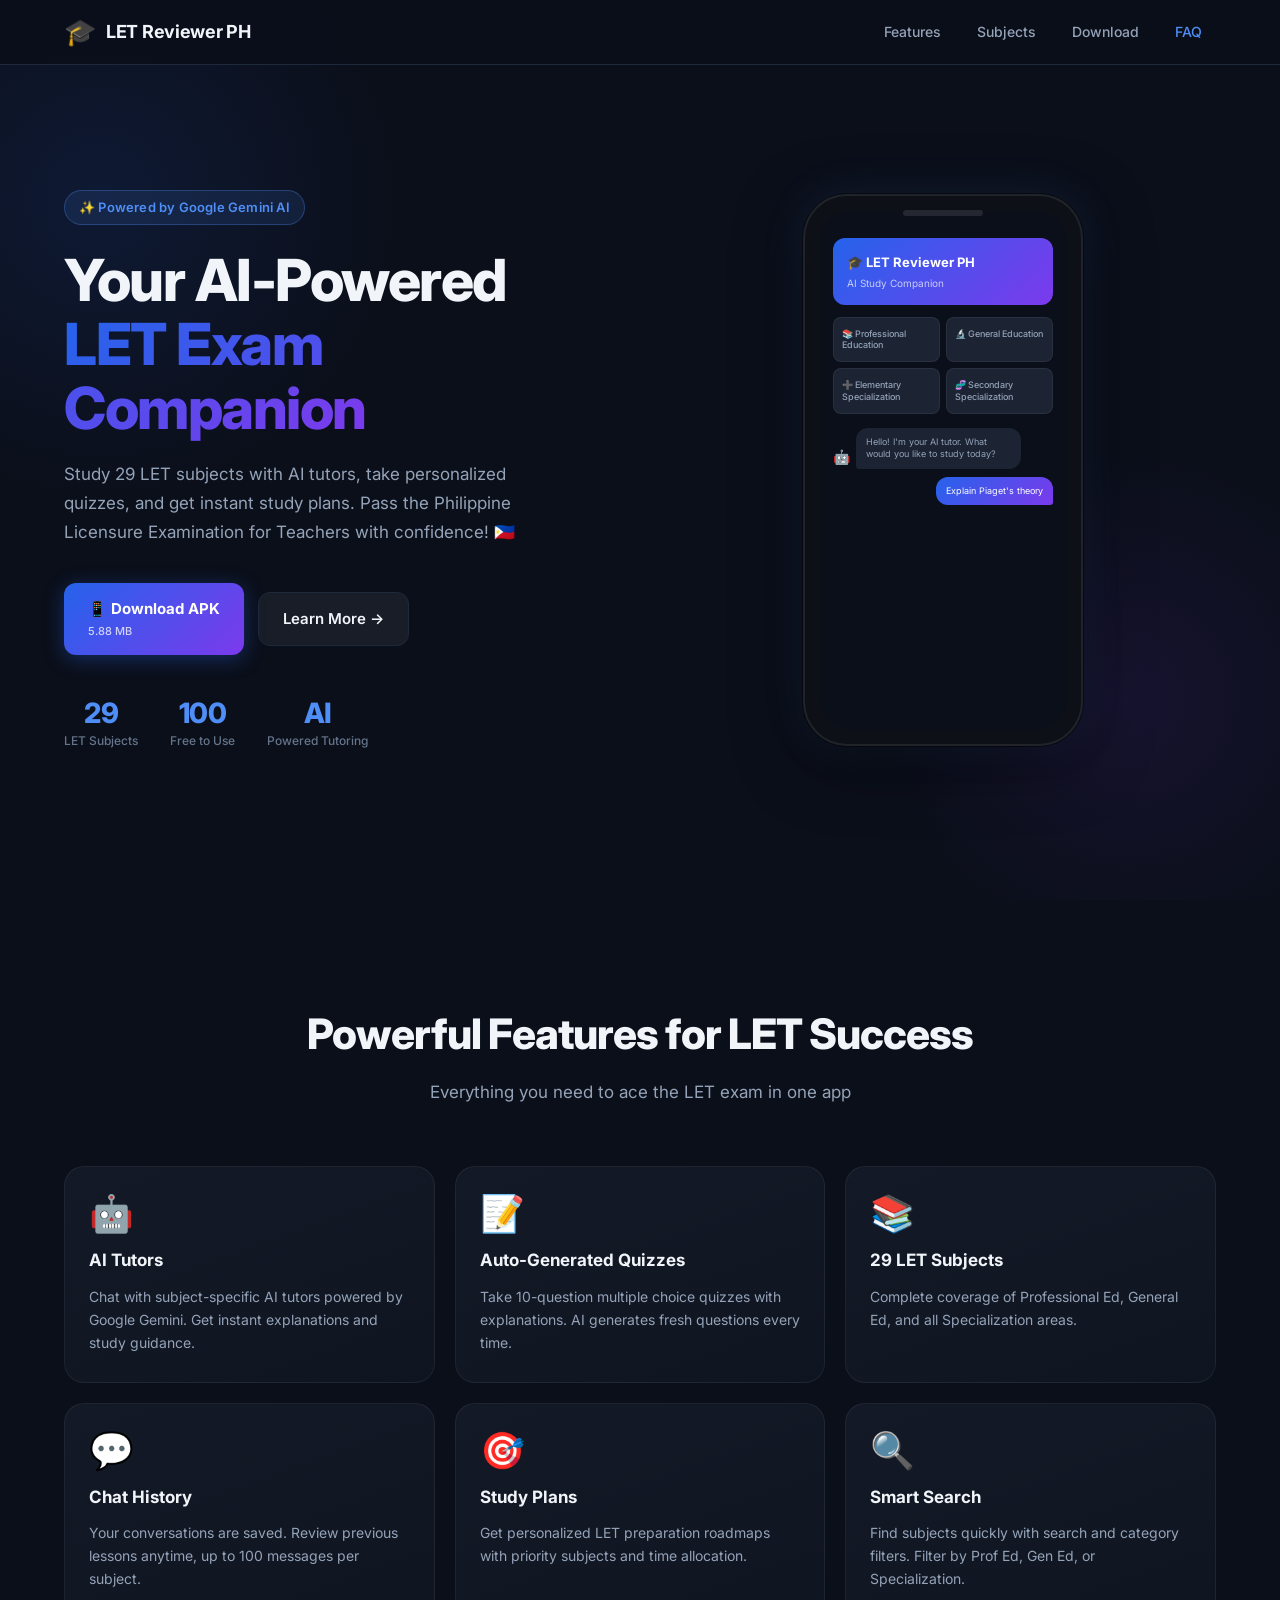
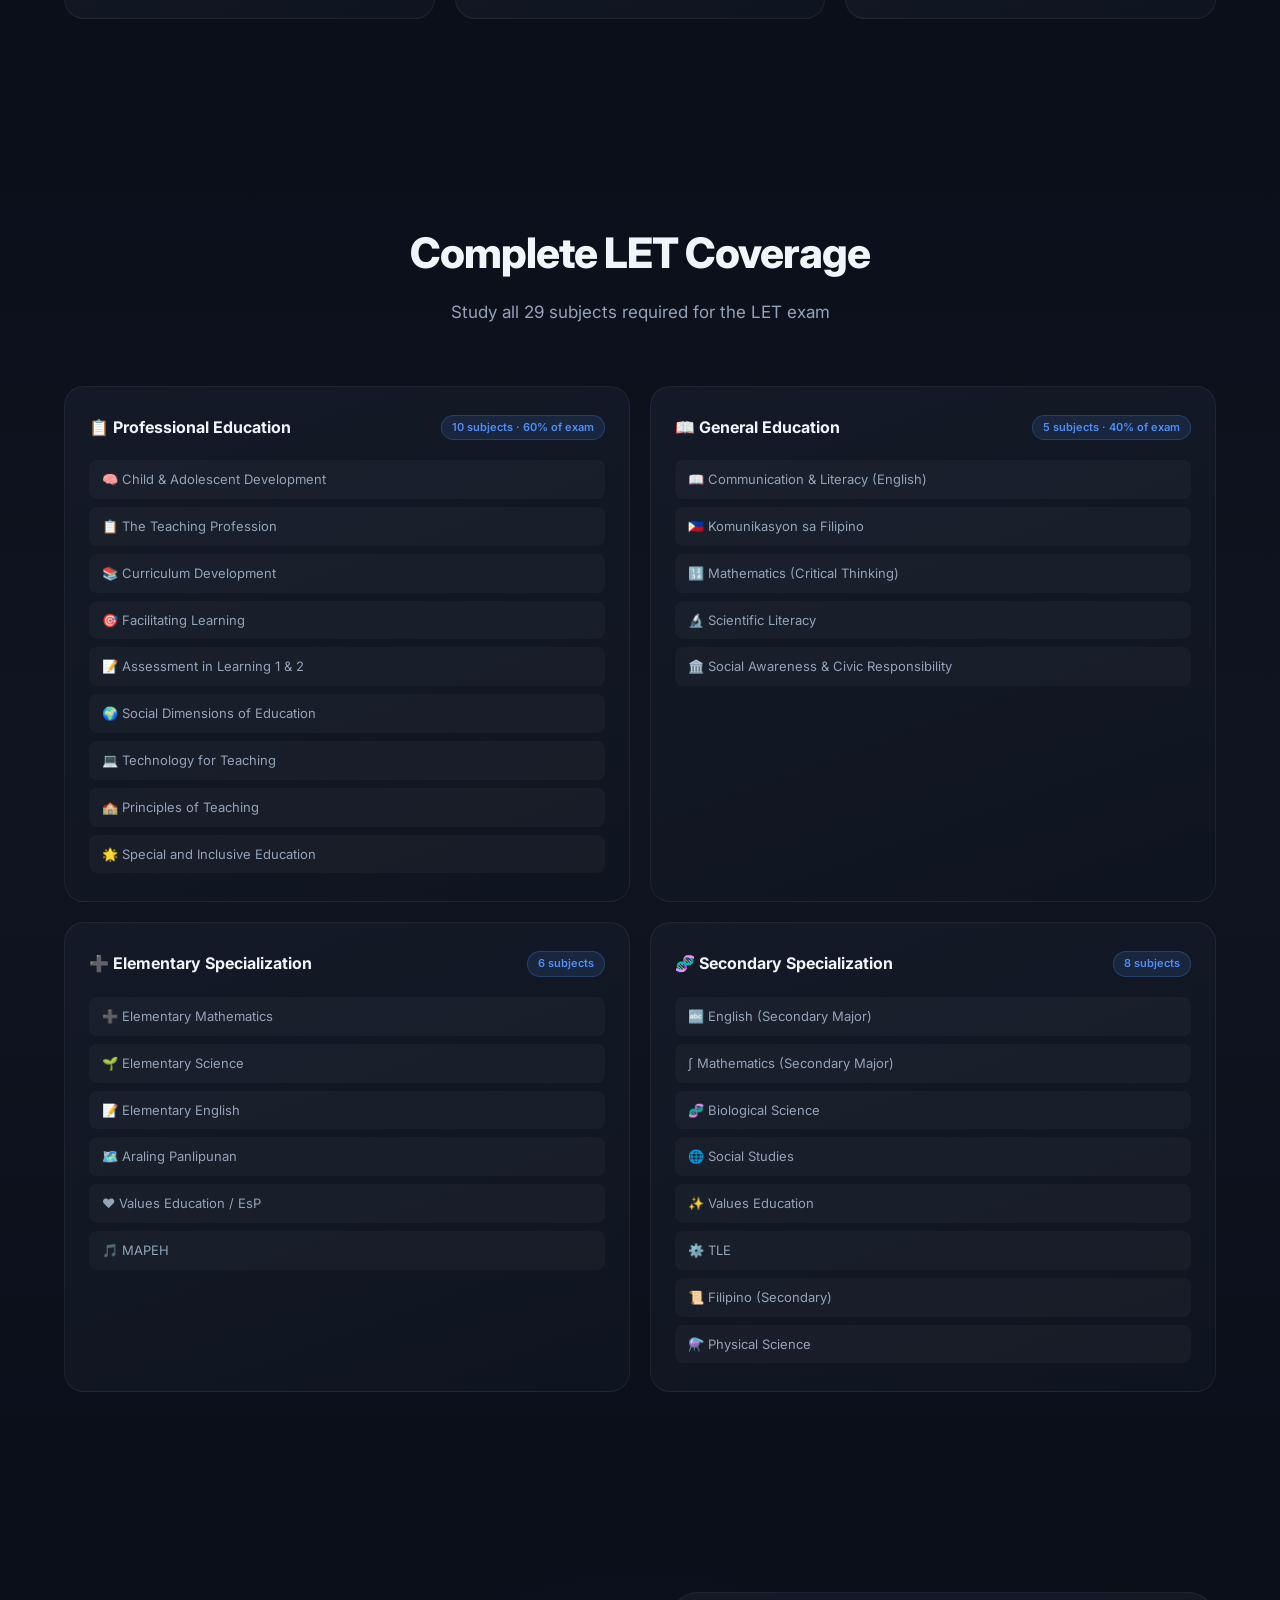
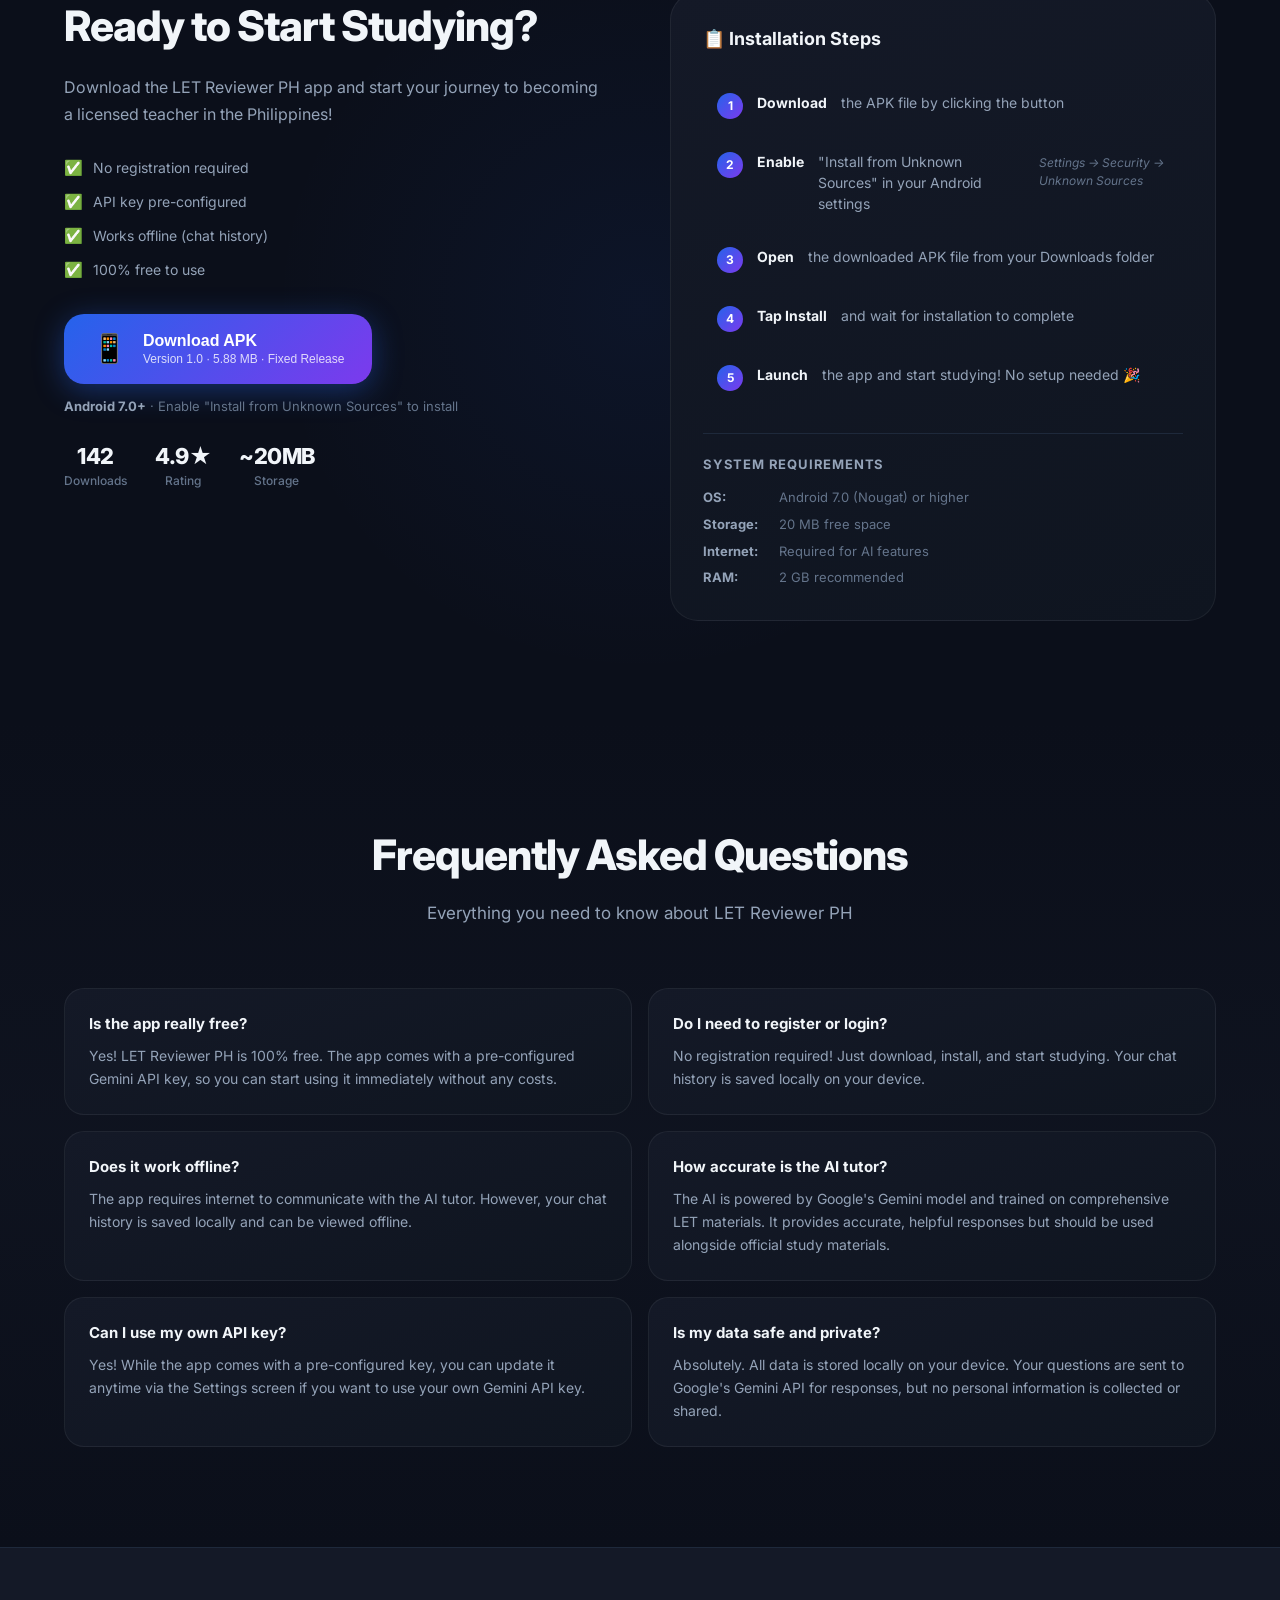
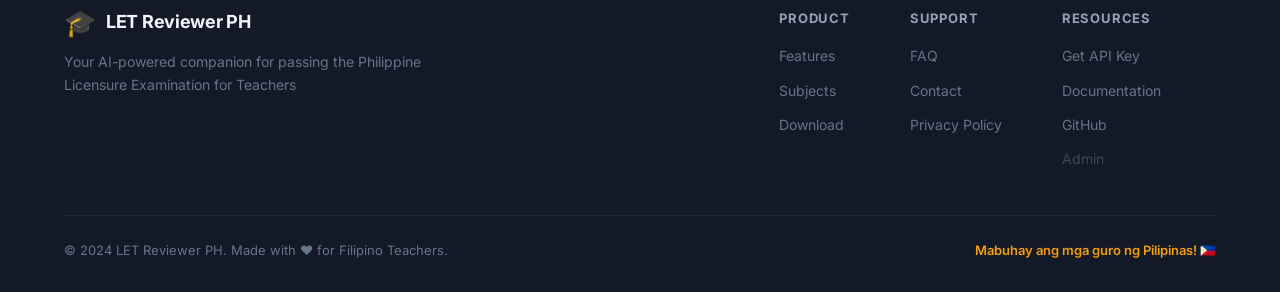
==== dev-keygen.html @ 8ff9013d "new changes" ====
<!DOCTYPE html>
<html lang="en">
<head>
    <meta charset="UTF-8">
    <meta name="viewport" content="width=device-width, initial-scale=1.0">
    <title>Developer Code Generator - LET Reviewer</title>
    <link rel="stylesheet" href="styles.css">
    <style>
        .dev-container {
            min-height: 100vh;
            display: flex;
            align-items: center;
            justify-content: center;
            padding: 2rem;
            background: linear-gradient(135deg, #667eea 0%, #764ba2 100%);
        }

        .dev-card {
            background: white;
            border-radius: 16px;
            padding: 3rem;
            max-width: 540px;
            width: 100%;
            box-shadow: 0 20px 60px rgba(0,0,0,0.3);
        }

        .dev-title {
            font-size: 2rem;
            font-weight: 700;
            margin-bottom: 0.5rem;
            color: #1a1a1a;
            text-align: center;
        }

        .dev-subtitle {
            color: #666;
            text-align: center;
            margin-bottom: 2rem;
        }

        .code-display {
            background: #f8f9fa;
            border: 2px dashed #667eea;
            border-radius: 8px;
            padding: 2rem;
            text-align: center;
            margin: 2rem 0;
        }

        .generated-code {
            font-size: 2.5rem;
            font-weight: 700;
            color: #667eea;
            letter-spacing: 4px;
            font-family: 'Courier New', monospace;
            margin: 1rem 0;
        }

        .code-info {
            font-size: 0.9rem;
            color: #666;
            margin-top: 1rem;
        }

        .btn-generate {
            width: 100%;
            padding: 1rem;
            background: linear-gradient(135deg, #667eea 0%, #764ba2 100%);
            color: white;
            border: none;
            border-radius: 8px;
            font-size: 1.1rem;
            font-weight: 600;
            cursor: pointer;
            transition: transform 0.2s;
        }

        .btn-generate:hover { transform: translateY(-2px); }
        .btn-generate:disabled { opacity: 0.6; cursor: not-allowed; transform: none; }

        .warning-box {
            background: #fff3cd;
            border: 1px solid #ffc107;
            border-radius: 8px;
            padding: 1rem;
            margin-top: 1.5rem;
            font-size: 0.9rem;
            color: #856404;
        }

        .code-list {
            margin-top: 2rem;
            border-top: 1px solid #e0e0e0;
            padding-top: 1.5rem;
        }

        .code-list-title {
            font-weight: 600;
            margin-bottom: 1rem;
            color: #333;
        }

        .code-item {
            background: #f8f9fa;
            padding: 0.75rem;
            margin: 0.5rem 0;
            border-radius: 6px;
            display: flex;
            justify-content: space-between;
            align-items: center;
            font-family: 'Courier New', monospace;
            color: #1a1a1a;
            font-size: 1rem;
            font-weight: 600;
            letter-spacing: 2px;
        }

        .code-item.used { opacity: 0.5; text-decoration: line-through; color: #555; }

        .status-badge {
            font-size: 0.75rem;
            padding: 0.25rem 0.5rem;
            border-radius: 4px;
            font-weight: 600;
        }

        .status-active { background: #d4edda; color: #155724; }
        .status-used   { background: #f8d7da; color: #721c24; }

        /* ── App Access Codes section ────────────────────────────── */
        .app-codes-section {
            margin-top: 2rem;
            border-top: 2px solid #0B0F1A;
            padding-top: 1.5rem;
        }

        .app-codes-title {
            font-weight: 700;
            margin-bottom: 0.25rem;
            color: #1a1a1a;
            font-size: 1rem;
        }

        .app-codes-desc {
            font-size: 0.82rem;
            color: #666;
            margin-bottom: 1rem;
            line-height: 1.5;
        }

        .app-code-entry {
            background: #0B0F1A;
            color: #4F8EF7;
            border: 1px solid #4F8EF7;
            padding: 0.75rem 1rem;
            margin: 0.4rem 0;
            border-radius: 6px;
            display: flex;
            justify-content: space-between;
            align-items: center;
            font-family: 'Courier New', monospace;
            font-size: 1.2rem;
            font-weight: 700;
            letter-spacing: 4px;
            cursor: pointer;
            transition: background 0.15s;
        }

        .app-code-entry:hover { background: #1a2035; }

        .app-code-entry.app-used {
            opacity: 0.35;
            cursor: default;
            color: #666;
            border-color: #444;
        }

        .copy-hint {
            font-size: 0.65rem;
            letter-spacing: 0;
            color: #4F8EF7;
            opacity: 0.7;
        }

        .stats-bar {
            display: flex;
            gap: 0.75rem;
            flex-wrap: wrap;
            margin-bottom: 1rem;
        }

        .stat-chip {
            background: #f0f4ff;
            border-radius: 20px;
            padding: 0.2rem 0.7rem;
            font-size: 0.78rem;
            color: #333;
            font-weight: 600;
        }

        .config-banner {
            background: #fff8e1;
            border: 1px solid #f59e0b;
            border-radius: 8px;
            padding: 0.75rem 1rem;
            margin-bottom: 1rem;
            font-size: 0.82rem;
            color: #78350f;
            line-height: 1.5;
        }

        .config-banner a { color: #d97706; }

        .btn-export {
            width: 100%;
            padding: 0.65rem;
            background: #0B0F1A;
            color: #4F8EF7;
            border: 1px solid #4F8EF7;
            border-radius: 8px;
            font-size: 0.9rem;
            font-weight: 600;
            cursor: pointer;
            margin-top: 0.75rem;
            transition: background 0.15s;
        }

        .btn-export:hover { background: #1a2035; }
    </style>
</head>
<body>
    <div class="dev-container">
        <div class="dev-card">
            <h1 class="dev-title">🔐 Developer Portal</h1>
            <p class="dev-subtitle">Generate one-time app access codes</p>

            <!-- Configuration banner — hidden once JSONBin is set up -->
            <div class="config-banner" id="configBanner">
                ⚙️ <strong>JSONBin not configured yet.</strong>
                Codes are stored locally in this browser only.<br>
                <a href="https://jsonbin.io" target="_blank">Set up a free JSONBin account</a>
                and add your Bin ID &amp; API Key in <code>code-manager.js</code> and
                <code>LandingActivity.java</code> to sync codes with the Android app.
            </div>

            <!-- Stats -->
            <div class="stats-bar" id="statsBar" style="display:none;">
                <span class="stat-chip" id="statTotal">Total: 0</span>
                <span class="stat-chip" id="statActive">Active: 0</span>
                <span class="stat-chip" id="statUsed">Used: 0</span>
            </div>

            <!-- Generated code display -->
            <div class="code-display" id="codeDisplay" style="display: none;">
                <div style="font-size: 0.9rem; color: #666; margin-bottom: 0.5rem;">New Code Generated:</div>
                <div class="generated-code" id="generatedCode">------</div>
                <div class="code-info">
                    ⚠️ This code can only be used once<br>
                    Share it with a user to grant app access
                </div>
            </div>

            <button class="btn-generate" id="btnGenerate" onclick="generateCode()">
                🎲 Generate New Code
            </button>

            <div class="warning-box">
                <strong>⚠️ Developer Access Only</strong><br>
                Generated codes are single-use. Once a code is redeemed in the Android app,
                it becomes invalid.
            </div>

            <!-- ── App Access Codes (Android-facing view) ── -->
            <div class="app-codes-section">
                <div class="app-codes-title">📱 App Access Codes</div>
                <div class="app-codes-desc">
                    These are the codes users must enter in the Android app on the landing screen.
                    Click any active code to copy it to the clipboard.
                </div>

                <div id="appCodeListContainer">
                    <div style="text-align:center; color:#999; padding:1rem; font-size:0.9rem;">
                        No codes yet — generate one above.
                    </div>
                </div>

                <button class="btn-export" onclick="exportCodes()">
                    📤 Export Active Codes as Text
                </button>
            </div>

            <!-- ── Full code history ── -->
            <div class="code-list">
                <div class="code-list-title">📋 All Generated Codes:</div>
                <div id="codeListContainer">
                    <div style="text-align: center; color: #999; padding: 1rem;">
                        No codes generated yet
                    </div>
                </div>
            </div>
        </div>
    </div>

    <script src="code-manager.js"></script>
    <script>
        // ─────────────────────────────────────────────────────────
        // Admin auth (unchanged from original)
        // ─────────────────────────────────────────────────────────
        const ADMIN_PASSWORD = 'Crisalameda09';
        const sessionKey     = 'admin_authenticated';

        function checkAuth() {
            if (!sessionStorage.getItem(sessionKey)) {
                alert('⚠️ Unauthorized access. Please use the proper admin login.');
                window.location.href = 'index.html';
                return false;
            }
            return true;
        }

        function setAuth() {
            sessionStorage.setItem(sessionKey, 'true');
        }

        const urlParams = new URLSearchParams(window.location.search);
        if (urlParams.get('auth') === 'true') {
            setAuth();
            window.history.replaceState({}, document.title, 'dev-keygen.html');
        } else {
            checkAuth();
        }

        // ─────────────────────────────────────────────────────────
        // Page actions — all async because CodeManager is now async
        // ─────────────────────────────────────────────────────────

        async function generateCode() {
            const btn = document.getElementById('btnGenerate');
            btn.disabled = true;
            btn.textContent = '⏳ Generating…';

            try {
                const code = await window.CodeManager.generateCode();

                document.getElementById('generatedCode').textContent = code;
                document.getElementById('codeDisplay').style.display = 'block';

                try {
                    await navigator.clipboard.writeText(code);
                    showNotification('✅ Code generated & copied: ' + code);
                } catch (_) {
                    showNotification('✅ Code generated: ' + code);
                }

                await refreshUI();
            } catch (e) {
                showNotification('❌ Error generating code: ' + e.message, true);
            } finally {
                btn.disabled = false;
                btn.textContent = '🎲 Generate New Code';
            }
        }

        async function refreshUI() {
            const codes = await window.CodeManager.getAllCodes();
            const stats = await window.CodeManager.getStats();

            // ── Stats bar ──
            const statsBar = document.getElementById('statsBar');
            statsBar.style.display = 'flex';
            document.getElementById('statTotal').textContent  = 'Total: '  + stats.total;
            document.getElementById('statActive').textContent = 'Active: ' + stats.active;
            document.getElementById('statUsed').textContent   = 'Used: '   + stats.used;

            // ── Config banner ──
            const banner = document.getElementById('configBanner');
            if (window.CodeManager.isConfigured()) {
                banner.style.display = 'none';
            }

            // ── App codes panel (active only, dark-themed) ──
            const appContainer = document.getElementById('appCodeListContainer');
            const activeCodes  = codes.filter(c => !c.used);
            if (activeCodes.length === 0) {
                appContainer.innerHTML =
                    '<div style="text-align:center;color:#999;padding:1rem;font-size:0.9rem;">' +
                    'No active codes — generate one above.</div>';
            } else {
                appContainer.innerHTML = activeCodes.map(item => `
                    <div class="app-code-entry" onclick="copyCode('${item.code}')" title="Click to copy">
                        <span>${item.code}</span>
                        <span class="copy-hint">tap to copy</span>
                    </div>
                `).join('');
            }

            // ── Full history list ──
            const container = document.getElementById('codeListContainer');
            if (codes.length === 0) {
                container.innerHTML =
                    '<div style="text-align:center;color:#999;padding:1rem;">No codes generated yet</div>';
            } else {
                // Newest first
                const sorted = [...codes].sort((a, b) => b.generated - a.generated);
                container.innerHTML = sorted.map(item => `
                    <div class="code-item ${item.used ? 'used' : ''}">
                        <span>${item.code}</span>
                        <span style="display:flex;align-items:center;gap:6px;">
                            ${item.used
                                ? '<span style="font-size:0.7rem;color:#999;font-family:sans-serif;letter-spacing:0;">' +
                                  new Date(item.usedAt).toLocaleDateString() + '</span>'
                                : ''}
                            <span class="status-badge ${item.used ? 'status-used' : 'status-active'}">
                                ${item.used ? 'USED' : 'ACTIVE'}
                            </span>
                        </span>
                    </div>
                `).join('');
            }
        }

        async function copyCode(code) {
            try {
                await navigator.clipboard.writeText(code);
                showNotification('📋 Copied: ' + code);
            } catch (_) {
                showNotification('Code: ' + code + ' (copy manually)');
            }
        }

        async function exportCodes() {
            const codes  = await window.CodeManager.getAllCodes();
            const active = codes.filter(c => !c.used);

            if (active.length === 0) {
                showNotification('No active codes to export.', true);
                return;
            }

            const lines = [
                'LET Reviewer PH — Active App Access Codes',
                'Generated: ' + new Date().toLocaleString(),
                '─'.repeat(40),
                ...active.map(c => c.code),
                '',
                'Enter any of the above codes on the Android app\'s landing screen.'
            ];

            const blob = new Blob([lines.join('\n')], { type: 'text/plain' });
            const url  = URL.createObjectURL(blob);
            const a    = document.createElement('a');
            a.href     = url;
            a.download = 'app-access-codes.txt';
            a.click();
            URL.revokeObjectURL(url);
            showNotification('📤 Codes exported!');
        }

        function showNotification(message, isError = false) {
            const n = document.createElement('div');
            n.style.cssText = `
                position:fixed; top:20px; right:20px;
                background:${isError ? '#dc2626' : '#28a745'};
                color:white; padding:1rem 1.5rem;
                border-radius:8px; box-shadow:0 4px 12px rgba(0,0,0,0.2);
                z-index:10000; animation:slideIn 0.3s ease; max-width:320px;
                font-size:0.9rem; line-height:1.4;
            `;
            n.textContent = message;
            document.body.appendChild(n);
            setTimeout(() => {
                n.style.animation = 'slideOut 0.3s ease';
                setTimeout(() => n.remove(), 300);
            }, 2500);
        }

        const style = document.createElement('style');
        style.textContent = `
            @keyframes slideIn  { from { transform:translateX(100%); opacity:0; } to { transform:translateX(0); opacity:1; } }
            @keyframes slideOut { from { transform:translateX(0); opacity:1; } to { transform:translateX(100%); opacity:0; } }
        `;
        document.head.appendChild(style);

        // Load existing codes on page load
        refreshUI();
    </script>
</body>
</html>
---- styles.css ----
/* ============================================================
   LET Reviewer PH - Website Styles
   ============================================================ */

/* Reset and Base */
*, *::before, *::after {
    margin: 0;
    padding: 0;
    box-sizing: border-box;
}

:root {
    --primary: #4F8EF7;
    --primary-dark: #2563EB;
    --primary-deeper: #1D4ED8;
    --accent: #F59E0B;
    --accent-dark: #D97706;
    --purple: #7C3AED;
    --green: #22C55E;

    --bg-dark: #0B0F1A;
    --bg-card: #141927;
    --bg-card-2: #1C2333;
    --bg-input: #1E2638;
    --divider: #1E293B;

    --text-primary: #F1F5F9;
    --text-secondary: #94A3B8;
    --text-hint: #64748B;

    --gradient-blue: linear-gradient(135deg, #2563EB 0%, #7C3AED 100%);
    --gradient-gold: linear-gradient(135deg, #F59E0B 0%, #EF4444 100%);
    --gradient-card: linear-gradient(160deg, #141927 0%, #0f1520 100%);

    --radius-sm: 8px;
    --radius-md: 12px;
    --radius-lg: 20px;
    --radius-xl: 28px;

    --shadow-sm: 0 2px 8px rgba(0,0,0,0.3);
    --shadow-md: 0 8px 32px rgba(0,0,0,0.4);
    --shadow-lg: 0 16px 64px rgba(0,0,0,0.5);
    --shadow-glow: 0 0 40px rgba(79,142,247,0.15);

    --transition: 0.25s ease;
}

html {
    scroll-behavior: smooth;
}

body {
    font-family: 'Inter', -apple-system, BlinkMacSystemFont, 'Segoe UI', sans-serif;
    background: var(--bg-dark);
    color: var(--text-primary);
    line-height: 1.6;
    overflow-x: hidden;
}

.container {
    max-width: 1200px;
    margin: 0 auto;
    padding: 0 24px;
}

/* ============================================================
   NAVBAR
   ============================================================ */

.navbar {
    position: fixed;
    top: 0;
    left: 0;
    right: 0;
    z-index: 100;
    background: rgba(11, 15, 26, 0.85);
    backdrop-filter: blur(16px);
    -webkit-backdrop-filter: blur(16px);
    border-bottom: 1px solid var(--divider);
    transition: background var(--transition);
}

.navbar.scrolled {
    background: rgba(11, 15, 26, 0.98);
}

.nav-content {
    display: flex;
    align-items: center;
    justify-content: space-between;
    height: 64px;
}

.logo {
    display: flex;
    align-items: center;
    gap: 10px;
    text-decoration: none;
}

.logo-icon {
    font-size: 26px;
    line-height: 1;
}

.logo-text {
    font-size: 18px;
    font-weight: 700;
    color: var(--text-primary);
    letter-spacing: -0.3px;
}

.nav-links {
    display: flex;
    align-items: center;
    gap: 8px;
}

.nav-links a {
    color: var(--text-secondary);
    text-decoration: none;
    font-size: 14px;
    font-weight: 500;
    padding: 8px 14px;
    border-radius: var(--radius-sm);
    transition: color var(--transition), background var(--transition);
}

.nav-links a:hover {
    color: var(--text-primary);
    background: rgba(255,255,255,0.06);
}

.mobile-menu-btn {
    display: none;
    flex-direction: column;
    gap: 5px;
    background: none;
    border: none;
    cursor: pointer;
    padding: 4px;
}

.mobile-menu-btn span {
    display: block;
    width: 22px;
    height: 2px;
    background: var(--text-secondary);
    border-radius: 2px;
    transition: var(--transition);
}

/* ============================================================
   HERO
   ============================================================ */

.hero {
    min-height: 100vh;
    display: flex;
    align-items: center;
    padding: 120px 0 80px;
    position: relative;
    overflow: hidden;
}

/* Background glow orbs */
.hero::before {
    content: '';
    position: absolute;
    width: 600px;
    height: 600px;
    background: radial-gradient(circle, rgba(37,99,235,0.12) 0%, transparent 70%);
    top: -100px;
    left: -200px;
    pointer-events: none;
}

.hero::after {
    content: '';
    position: absolute;
    width: 500px;
    height: 500px;
    background: radial-gradient(circle, rgba(124,58,237,0.1) 0%, transparent 70%);
    bottom: -50px;
    right: -100px;
    pointer-events: none;
}

.hero-content {
    display: grid;
    grid-template-columns: 1fr 1fr;
    gap: 60px;
    align-items: center;
}

.hero-text {
    position: relative;
    z-index: 1;
}

.badge {
    display: inline-flex;
    align-items: center;
    gap: 6px;
    background: rgba(79,142,247,0.12);
    border: 1px solid rgba(79,142,247,0.3);
    color: var(--primary);
    font-size: 13px;
    font-weight: 600;
    padding: 6px 14px;
    border-radius: 100px;
    margin-bottom: 24px;
    letter-spacing: 0.2px;
}

.hero-title {
    font-size: clamp(36px, 5vw, 58px);
    font-weight: 800;
    line-height: 1.1;
    letter-spacing: -1.5px;
    margin-bottom: 20px;
    color: var(--text-primary);
}

.gradient-text {
    background: var(--gradient-blue);
    -webkit-background-clip: text;
    -webkit-text-fill-color: transparent;
    background-clip: text;
}

.hero-description {
    font-size: 17px;
    color: var(--text-secondary);
    line-height: 1.7;
    margin-bottom: 36px;
    max-width: 480px;
}

.hero-buttons {
    display: flex;
    align-items: center;
    gap: 14px;
    margin-bottom: 44px;
    flex-wrap: wrap;
}

/* ============================================================
   BUTTONS
   ============================================================ */

.btn {
    display: inline-flex;
    align-items: center;
    gap: 8px;
    font-size: 15px;
    font-weight: 600;
    padding: 14px 24px;
    border-radius: var(--radius-md);
    text-decoration: none;
    border: none;
    cursor: pointer;
    transition: transform var(--transition), box-shadow var(--transition), opacity var(--transition);
    white-space: nowrap;
}

.btn:hover {
    transform: translateY(-2px);
}

.btn:active {
    transform: translateY(0);
}

.btn-primary {
    background: var(--gradient-blue);
    color: white;
    box-shadow: 0 4px 20px rgba(37,99,235,0.35);
    flex-direction: column;
    align-items: flex-start;
    gap: 2px;
    padding: 14px 24px;
}

.btn-primary:hover {
    box-shadow: 0 8px 30px rgba(37,99,235,0.5);
}

.btn-primary span:first-child {
    font-size: 15px;
    font-weight: 700;
}

.btn-size {
    font-size: 11px;
    font-weight: 500;
    opacity: 0.75;
}

.btn-secondary {
    background: rgba(255,255,255,0.06);
    color: var(--text-primary);
    border: 1px solid var(--divider);
}

.btn-secondary:hover {
    background: rgba(255,255,255,0.1);
    border-color: rgba(79,142,247,0.4);
}

.btn-download {
    display: flex;
    align-items: center;
    gap: 16px;
    background: var(--gradient-blue);
    color: white;
    padding: 18px 28px;
    border-radius: var(--radius-lg);
    box-shadow: 0 6px 30px rgba(37,99,235,0.4);
    font-size: 16px;
    font-weight: 700;
    text-decoration: none;
    transition: transform var(--transition), box-shadow var(--transition);
    width: fit-content;
}

.btn-download:hover {
    transform: translateY(-3px);
    box-shadow: 0 12px 40px rgba(37,99,235,0.55);
}

.download-icon {
    font-size: 28px;
    line-height: 1;
}

.download-text {
    display: flex;
    flex-direction: column;
    gap: 2px;
    text-align: left;
}

.download-label {
    font-size: 16px;
    font-weight: 700;
}

.download-size {
    font-size: 12px;
    font-weight: 500;
    opacity: 0.8;
}

/* ============================================================
   HERO STATS
   ============================================================ */

.hero-stats {
    display: flex;
    gap: 32px;
}

.stat {
    text-align: center;
}

.stat-number {
    font-size: 28px;
    font-weight: 800;
    color: var(--primary);
    line-height: 1;
    letter-spacing: -0.5px;
}

.stat-label {
    font-size: 12px;
    color: var(--text-hint);
    margin-top: 4px;
    font-weight: 500;
}

/* ============================================================
   PHONE MOCKUP
   ============================================================ */

.hero-image {
    display: flex;
    justify-content: center;
    align-items: center;
    position: relative;
    z-index: 1;
}

.phone-mockup {
    width: 280px;
    background: #0d1117;
    border-radius: 44px;
    padding: 14px;
    border: 2px solid rgba(255,255,255,0.08);
    box-shadow:
        0 0 0 1px rgba(0,0,0,0.5),
        var(--shadow-lg),
        var(--shadow-glow);
    position: relative;
    animation: float 4s ease-in-out infinite;
}

@keyframes float {
    0%, 100% { transform: translateY(0px); }
    50% { transform: translateY(-12px); }
}

/* Phone notch */
.phone-mockup::before {
    content: '';
    position: absolute;
    top: 14px;
    left: 50%;
    transform: translateX(-50%);
    width: 80px;
    height: 6px;
    background: rgba(255,255,255,0.1);
    border-radius: 4px;
    z-index: 2;
}

.phone-screen {
    background: var(--bg-dark);
    border-radius: 32px;
    overflow: hidden;
    min-height: 520px;
}

.app-preview {
    padding: 28px 14px 14px;
    display: flex;
    flex-direction: column;
    gap: 10px;
}

.preview-header {
    background: var(--gradient-blue);
    border-radius: var(--radius-md);
    padding: 14px;
    margin-bottom: 2px;
}

.preview-title {
    font-size: 13px;
    font-weight: 700;
    color: white;
}

.preview-subtitle {
    font-size: 10px;
    color: rgba(255,255,255,0.7);
    margin-top: 2px;
}

.preview-subjects {
    display: grid;
    grid-template-columns: 1fr 1fr;
    gap: 6px;
}

.subject-card {
    background: var(--bg-card-2);
    border: 1px solid rgba(255,255,255,0.06);
    border-radius: var(--radius-sm);
    padding: 10px 8px;
    font-size: 9px;
    color: var(--text-secondary);
    font-weight: 500;
    line-height: 1.3;
}

.preview-chat {
    display: flex;
    flex-direction: column;
    gap: 8px;
    margin-top: 4px;
}

.chat-bubble {
    display: flex;
    gap: 6px;
    align-items: flex-end;
}

.chat-bubble.ai {
    justify-content: flex-start;
}

.chat-bubble.user {
    justify-content: flex-end;
}

.bubble-icon {
    font-size: 14px;
    flex-shrink: 0;
}

.bubble-text {
    font-size: 9px;
    line-height: 1.4;
    padding: 8px 10px;
    border-radius: 12px;
    max-width: 75%;
}

.chat-bubble.ai .bubble-text {
    background: var(--bg-card-2);
    color: var(--text-secondary);
    border-bottom-left-radius: 3px;
}

.chat-bubble.user .bubble-text {
    background: var(--gradient-blue);
    color: white;
    border-bottom-right-radius: 3px;
}

/* ============================================================
   FEATURES SECTION
   ============================================================ */

.features {
    padding: 100px 0;
    position: relative;
}

.section-header {
    text-align: center;
    margin-bottom: 60px;
}

.section-title {
    font-size: clamp(28px, 4vw, 42px);
    font-weight: 800;
    letter-spacing: -1px;
    margin-bottom: 12px;
    color: var(--text-primary);
}

.section-description {
    font-size: 17px;
    color: var(--text-secondary);
    max-width: 520px;
    margin: 0 auto;
    line-height: 1.6;
}

.features-grid {
    display: grid;
    grid-template-columns: repeat(3, 1fr);
    gap: 20px;
}

.feature-card {
    background: var(--gradient-card);
    border: 1px solid rgba(255,255,255,0.06);
    border-radius: var(--radius-lg);
    padding: 28px 24px;
    transition: transform var(--transition), border-color var(--transition), box-shadow var(--transition);
    position: relative;
    overflow: hidden;
}

.feature-card::before {
    content: '';
    position: absolute;
    top: 0;
    left: 0;
    right: 0;
    height: 2px;
    background: var(--gradient-blue);
    opacity: 0;
    transition: opacity var(--transition);
}

.feature-card:hover {
    transform: translateY(-4px);
    border-color: rgba(79,142,247,0.25);
    box-shadow: var(--shadow-md), 0 0 30px rgba(79,142,247,0.08);
}

.feature-card:hover::before {
    opacity: 1;
}

.feature-icon {
    font-size: 36px;
    margin-bottom: 16px;
    display: block;
    line-height: 1;
}

.feature-title {
    font-size: 17px;
    font-weight: 700;
    margin-bottom: 10px;
    color: var(--text-primary);
}

.feature-description {
    font-size: 14px;
    color: var(--text-secondary);
    line-height: 1.65;
}

/* ============================================================
   SUBJECTS SECTION
   ============================================================ */

.subjects {
    padding: 100px 0;
    background: linear-gradient(180deg, transparent 0%, rgba(20,25,39,0.5) 50%, transparent 100%);
}

.subjects-categories {
    display: grid;
    grid-template-columns: repeat(2, 1fr);
    gap: 20px;
}

.subject-category {
    background: var(--gradient-card);
    border: 1px solid rgba(255,255,255,0.06);
    border-radius: var(--radius-lg);
    padding: 28px 24px;
    transition: border-color var(--transition);
}

.subject-category:hover {
    border-color: rgba(79,142,247,0.2);
}

.category-header {
    display: flex;
    align-items: center;
    justify-content: space-between;
    margin-bottom: 20px;
    flex-wrap: wrap;
    gap: 8px;
}

.category-title {
    font-size: 16px;
    font-weight: 700;
    color: var(--text-primary);
}

.category-count {
    font-size: 11px;
    font-weight: 600;
    color: var(--primary);
    background: rgba(79,142,247,0.12);
    border: 1px solid rgba(79,142,247,0.25);
    padding: 3px 10px;
    border-radius: 100px;
}

.subject-list {
    list-style: none;
    display: flex;
    flex-direction: column;
    gap: 8px;
}

.subject-list li {
    font-size: 13px;
    color: var(--text-secondary);
    padding: 8px 12px;
    background: rgba(255,255,255,0.03);
    border-radius: var(--radius-sm);
    border: 1px solid transparent;
    transition: background var(--transition), border-color var(--transition), color var(--transition);
    cursor: default;
}

.subject-list li:hover {
    background: rgba(79,142,247,0.08);
    border-color: rgba(79,142,247,0.2);
    color: var(--text-primary);
}

/* ============================================================
   DOWNLOAD SECTION
   ============================================================ */

.download {
    padding: 100px 0;
    position: relative;
    overflow: hidden;
}

.download::before {
    content: '';
    position: absolute;
    width: 800px;
    height: 800px;
    background: radial-gradient(circle, rgba(37,99,235,0.07) 0%, transparent 65%);
    top: 50%;
    left: 50%;
    transform: translate(-50%, -50%);
    pointer-events: none;
}

.download-content {
    display: grid;
    grid-template-columns: 1fr 1fr;
    gap: 60px;
    align-items: start;
    position: relative;
    z-index: 1;
}

.download-title {
    font-size: clamp(28px, 3.5vw, 42px);
    font-weight: 800;
    letter-spacing: -1px;
    margin-bottom: 14px;
    color: var(--text-primary);
}

.download-description {
    font-size: 16px;
    color: var(--text-secondary);
    line-height: 1.7;
    margin-bottom: 28px;
}

.download-features {
    display: flex;
    flex-direction: column;
    gap: 10px;
    margin-bottom: 32px;
}

.download-feature {
    display: flex;
    align-items: center;
    gap: 10px;
    font-size: 14px;
    color: var(--text-secondary);
}

.check-icon {
    font-size: 15px;
    flex-shrink: 0;
}

.download-button-container {
    margin-bottom: 28px;
}

.download-note {
    font-size: 13px;
    color: var(--text-hint);
    margin-top: 12px;
}

.download-note strong {
    color: var(--text-secondary);
}

.download-stats {
    display: flex;
    gap: 28px;
}

.stat-item {
    text-align: center;
}

.stat-value {
    font-size: 22px;
    font-weight: 800;
    color: var(--text-primary);
    line-height: 1;
    letter-spacing: -0.5px;
}

.stat-label {
    font-size: 12px;
    color: var(--text-hint);
    margin-top: 4px;
    font-weight: 500;
}

/* ============================================================
   INSTALLATION INSTRUCTIONS
   ============================================================ */

.download-instructions {
    background: var(--gradient-card);
    border: 1px solid rgba(255,255,255,0.06);
    border-radius: var(--radius-xl);
    padding: 32px;
}

.instructions-title {
    font-size: 18px;
    font-weight: 700;
    margin-bottom: 24px;
    color: var(--text-primary);
}

.instructions-list {
    list-style: none;
    display: flex;
    flex-direction: column;
    gap: 4px;
    counter-reset: steps;
    margin-bottom: 28px;
}

.instructions-list li {
    counter-increment: steps;
    display: flex;
    gap: 14px;
    padding: 14px;
    border-radius: var(--radius-md);
    font-size: 14px;
    color: var(--text-secondary);
    line-height: 1.5;
    transition: background var(--transition);
    position: relative;
}

.instructions-list li::before {
    content: counter(steps);
    display: flex;
    align-items: center;
    justify-content: center;
    min-width: 26px;
    height: 26px;
    background: var(--gradient-blue);
    color: white;
    font-size: 12px;
    font-weight: 700;
    border-radius: 50%;
    flex-shrink: 0;
    margin-top: 1px;
}

.instructions-list li:hover {
    background: rgba(255,255,255,0.03);
}

.instructions-list li strong {
    color: var(--text-primary);
}

.instruction-detail {
    display: block;
    font-size: 12px;
    color: var(--text-hint);
    margin-top: 3px;
    font-style: italic;
}

.system-requirements {
    border-top: 1px solid var(--divider);
    padding-top: 20px;
}

.system-requirements h4 {
    font-size: 13px;
    font-weight: 700;
    color: var(--text-secondary);
    text-transform: uppercase;
    letter-spacing: 0.8px;
    margin-bottom: 12px;
}

.system-requirements ul {
    list-style: none;
    display: flex;
    flex-direction: column;
    gap: 6px;
}

.system-requirements ul li {
    font-size: 13px;
    color: var(--text-hint);
    display: flex;
    gap: 6px;
}

.system-requirements ul li strong {
    color: var(--text-secondary);
    min-width: 70px;
}

/* ============================================================
   FAQ SECTION
   ============================================================ */

.faq {
    padding: 100px 0;
    background: linear-gradient(180deg, transparent 0%, rgba(20,25,39,0.4) 50%, transparent 100%);
}

.faq-grid {
    display: grid;
    grid-template-columns: repeat(2, 1fr);
    gap: 16px;
}

.faq-item {
    background: var(--gradient-card);
    border: 1px solid rgba(255,255,255,0.06);
    border-radius: var(--radius-lg);
    padding: 24px;
    transition: border-color var(--transition), transform var(--transition);
}

.faq-item:hover {
    border-color: rgba(79,142,247,0.2);
    transform: translateY(-2px);
}

.faq-question {
    font-size: 15px;
    font-weight: 700;
    color: var(--text-primary);
    margin-bottom: 10px;
    line-height: 1.4;
}

.faq-answer {
    font-size: 14px;
    color: var(--text-secondary);
    line-height: 1.65;
}

/* ============================================================
   FOOTER
   ============================================================ */

.footer {
    background: var(--bg-card);
    border-top: 1px solid var(--divider);
    padding: 60px 0 32px;
}

.footer-content {
    display: grid;
    grid-template-columns: 1.5fr 1fr;
    gap: 60px;
    margin-bottom: 44px;
}

.footer-logo {
    display: flex;
    align-items: center;
    gap: 10px;
    margin-bottom: 14px;
}

.footer-tagline {
    font-size: 14px;
    color: var(--text-hint);
    line-height: 1.6;
    max-width: 360px;
}

.footer-links {
    display: flex;
    gap: 60px;
}

.footer-column {
    display: flex;
    flex-direction: column;
    gap: 12px;
}

.footer-column h4 {
    font-size: 13px;
    font-weight: 700;
    color: var(--text-secondary);
    text-transform: uppercase;
    letter-spacing: 0.8px;
    margin-bottom: 4px;
}

.footer-column a {
    font-size: 14px;
    color: var(--text-hint);
    text-decoration: none;
    transition: color var(--transition);
}

.footer-column a:hover {
    color: var(--primary);
}

.footer-bottom {
    border-top: 1px solid var(--divider);
    padding-top: 24px;
    display: flex;
    justify-content: space-between;
    align-items: center;
    flex-wrap: wrap;
    gap: 8px;
}

.footer-bottom p {
    font-size: 13px;
    color: var(--text-hint);
}

.footer-disclaimer {
    color: var(--accent) !important;
    font-weight: 600;
}

/* ============================================================
   MOBILE MENU (RESPONSIVE)
   ============================================================ */

.mobile-nav {
    display: none;
    position: fixed;
    top: 64px;
    left: 0;
    right: 0;
    background: rgba(11,15,26,0.98);
    backdrop-filter: blur(16px);
    border-bottom: 1px solid var(--divider);
    z-index: 99;
    padding: 16px 24px 20px;
    flex-direction: column;
    gap: 4px;
}

.mobile-nav.open {
    display: flex;
}

.mobile-nav a {
    color: var(--text-secondary);
    text-decoration: none;
    font-size: 15px;
    font-weight: 500;
    padding: 12px 16px;
    border-radius: var(--radius-md);
    transition: color var(--transition), background var(--transition);
}

.mobile-nav a:hover {
    color: var(--text-primary);
    background: rgba(255,255,255,0.06);
}

/* ============================================================
   SCROLL-DRIVEN ANIMATIONS
   ============================================================ */

.fade-up {
    opacity: 0;
    transform: translateY(24px);
    transition: opacity 0.55s ease, transform 0.55s ease;
}

.fade-up.visible {
    opacity: 1;
    transform: translateY(0);
}

/* ============================================================
   RESPONSIVE - TABLET (≤900px)
   ============================================================ */

@media (max-width: 900px) {
    .hero-content {
        grid-template-columns: 1fr;
        gap: 48px;
        text-align: center;
    }

    .hero-text {
        order: 1;
    }

    .hero-image {
        order: 0;
    }

    .hero-description {
        max-width: 100%;
        margin: 0 auto 36px;
    }

    .hero-buttons {
        justify-content: center;
    }

    .hero-stats {
        justify-content: center;
    }

    .features-grid {
        grid-template-columns: repeat(2, 1fr);
    }

    .subjects-categories {
        grid-template-columns: 1fr;
    }

    .download-content {
        grid-template-columns: 1fr;
        gap: 40px;
    }

    .faq-grid {
        grid-template-columns: 1fr;
    }

    .footer-content {
        grid-template-columns: 1fr;
        gap: 40px;
    }

    .footer-links {
        gap: 32px;
    }
}

/* ============================================================
   RESPONSIVE - MOBILE (≤600px)
   ============================================================ */

@media (max-width: 600px) {
    .container {
        padding: 0 16px;
    }

    .nav-links {
        display: none;
    }

    .mobile-menu-btn {
        display: flex;
    }

    .hero {
        padding: 100px 0 60px;
    }

    .hero-title {
        font-size: 34px;
        letter-spacing: -1px;
    }

    .hero-description {
        font-size: 15px;
    }

    .hero-buttons {
        flex-direction: column;
        align-items: center;
        width: 100%;
    }

    .btn-primary, .btn-secondary {
        width: 100%;
        justify-content: center;
    }

    .features-grid {
        grid-template-columns: 1fr;
    }

    .phone-mockup {
        width: 240px;
    }

    .download-stats {
        justify-content: center;
    }

    .instructions-list li {
        flex-direction: column;
        gap: 8px;
    }

    .footer-links {
        flex-wrap: wrap;
        gap: 28px;
    }

    .footer-bottom {
        flex-direction: column;
        text-align: center;
    }

    .section-title {
        font-size: 26px;
    }

    .download-title {
        font-size: 26px;
    }
}

/* ============================================================
   UTILITY
   ============================================================ */

::selection {
    background: rgba(79,142,247,0.3);
    color: var(--text-primary);
}

::-webkit-scrollbar {
    width: 6px;
}

::-webkit-scrollbar-track {
    background: var(--bg-dark);
}

::-webkit-scrollbar-thumb {
    background: var(--bg-card-2);
    border-radius: 3px;
}

::-webkit-scrollbar-thumb:hover {
    background: var(--text-hint);
}

/* ============================================================
   CODE VERIFICATION MODAL
   ============================================================ */

.code-modal {
    display: none;
    position: fixed;
    top: 0;
    left: 0;
    width: 100%;
    height: 100%;
    background: rgba(11, 15, 26, 0.95);
    backdrop-filter: blur(8px);
    z-index: 10000;
    align-items: center;
    justify-content: center;
    padding: 20px;
    animation: fadeIn 0.3s ease;
}

.code-modal-content {
    background: var(--gradient-card);
    border: 1px solid rgba(79,142,247,0.2);
    border-radius: var(--radius-xl);
    padding: 40px;
    max-width: 480px;
    width: 100%;
    box-shadow: var(--shadow-lg), 0 0 60px rgba(79,142,247,0.15);
    position: relative;
    animation: slideUp 0.3s ease;
}

.code-modal-close {
    position: absolute;
    top: 20px;
    right: 24px;
    font-size: 28px;
    color: var(--text-hint);
    cursor: pointer;
    transition: color var(--transition);
    line-height: 1;
    padding: 4px;
}

.code-modal-close:hover {
    color: var(--text-primary);
}

.code-modal-title {
    font-size: 28px;
    font-weight: 800;
    color: var(--text-primary);
    margin-bottom: 8px;
    text-align: center;
}

.code-modal-subtitle {
    font-size: 14px;
    color: var(--text-secondary);
    text-align: center;
    margin-bottom: 32px;
}

.code-input-container {
    margin-bottom: 20px;
}

.code-input {
    width: 100%;
    padding: 16px 20px;
    font-size: 24px;
    font-weight: 700;
    text-align: center;
    letter-spacing: 8px;
    background: var(--bg-input);
    border: 2px solid rgba(79,142,247,0.2);
    border-radius: var(--radius-md);
    color: var(--text-primary);
    font-family: 'Courier New', monospace;
    transition: border-color var(--transition), box-shadow var(--transition);
}

.code-input:focus {
    outline: none;
    border-color: var(--primary);
    box-shadow: 0 0 0 4px rgba(79,142,247,0.1);
}

.code-input::placeholder {
    color: var(--text-hint);
    opacity: 0.4;
}

.code-error {
    background: rgba(239, 68, 68, 0.1);
    border: 1px solid rgba(239, 68, 68, 0.3);
    border-radius: var(--radius-sm);
    padding: 12px 16px;
    margin-bottom: 20px;
    font-size: 14px;
    color: #EF4444;
    text-align: center;
}

.btn-verify {
    width: 100%;
    padding: 16px 24px;
    background: var(--gradient-blue);
    color: white;
    border: none;
    border-radius: var(--radius-md);
    font-size: 16px;
    font-weight: 700;
    cursor: pointer;
    transition: transform var(--transition), box-shadow var(--transition);
    box-shadow: 0 4px 20px rgba(37,99,235,0.35);
}

.btn-verify:hover {
    transform: translateY(-2px);
    box-shadow: 0 8px 30px rgba(37,99,235,0.5);
}

.btn-verify:active {
    transform: translateY(0);
}

.code-modal-note {
    font-size: 13px;
    color: var(--text-hint);
    text-align: center;
    margin-top: 20px;
    line-height: 1.5;
}

/* Success Notification */
.success-notification {
    position: fixed;
    top: 24px;
    right: 24px;
    background: linear-gradient(135deg, #22C55E 0%, #16A34A 100%);
    color: white;
    padding: 16px 24px;
    border-radius: var(--radius-md);
    box-shadow: var(--shadow-lg);
    font-size: 14px;
    font-weight: 600;
    z-index: 10001;
    opacity: 0;
    transform: translateX(100%);
    transition: opacity 0.3s ease, transform 0.3s ease;
}

.success-notification.show {
    opacity: 1;
    transform: translateX(0);
}

/* Animations */
@keyframes fadeIn {
    from {
        opacity: 0;
    }
    to {
        opacity: 1;
    }
}

@keyframes slideUp {
    from {
        opacity: 0;
        transform: translateY(20px);
    }
    to {
        opacity: 1;
        transform: translateY(0);
    }
}

@keyframes shake {
    0%, 100% { transform: translateX(0); }
    10%, 30%, 50%, 70%, 90% { transform: translateX(-8px); }
    20%, 40%, 60%, 80% { transform: translateX(8px); }
}

/* Mobile Responsive */
@media (max-width: 600px) {
    .code-modal-content {
        padding: 32px 24px;
    }
    
    .code-modal-title {
        font-size: 24px;
    }
    
    .code-input {
        font-size: 20px;
        letter-spacing: 6px;
        padding: 14px 16px;
    }
    
    .success-notification {
        top: 16px;
        right: 16px;
        left: 16px;
        font-size: 13px;
    }
}
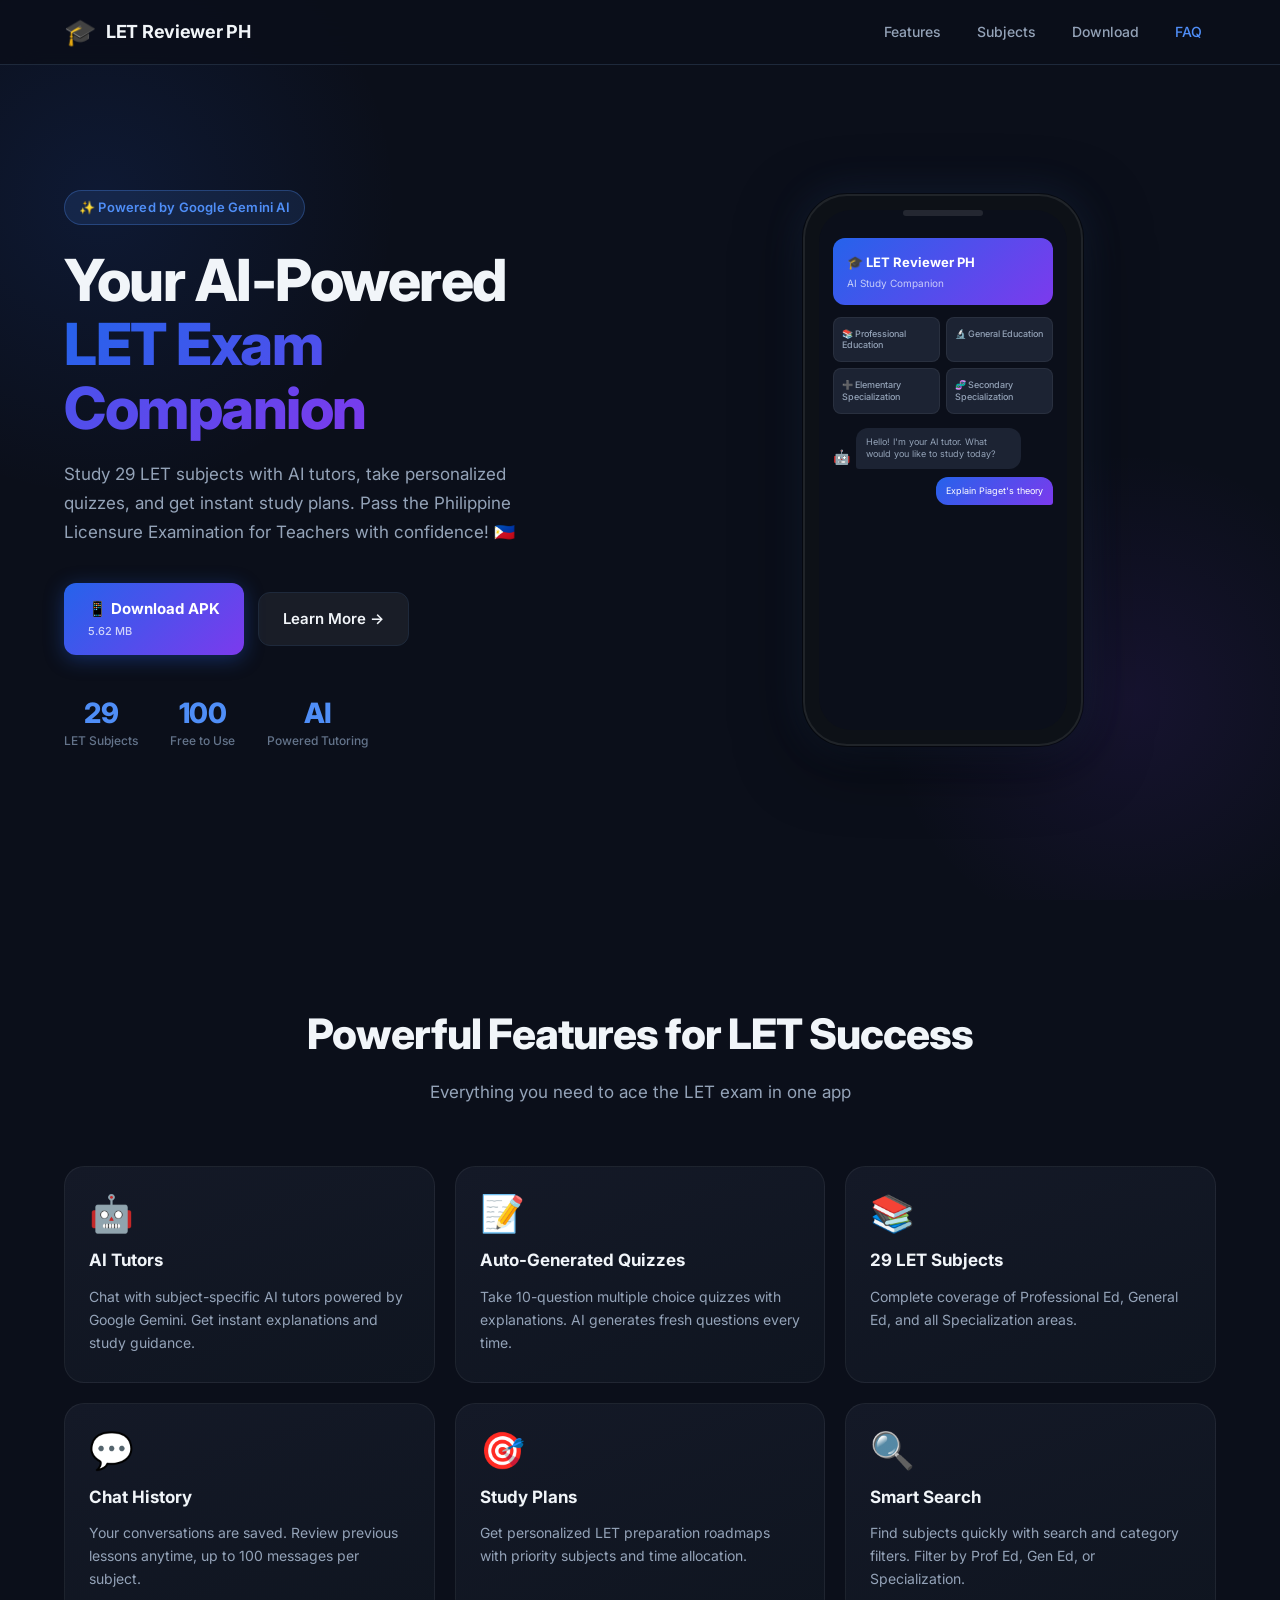
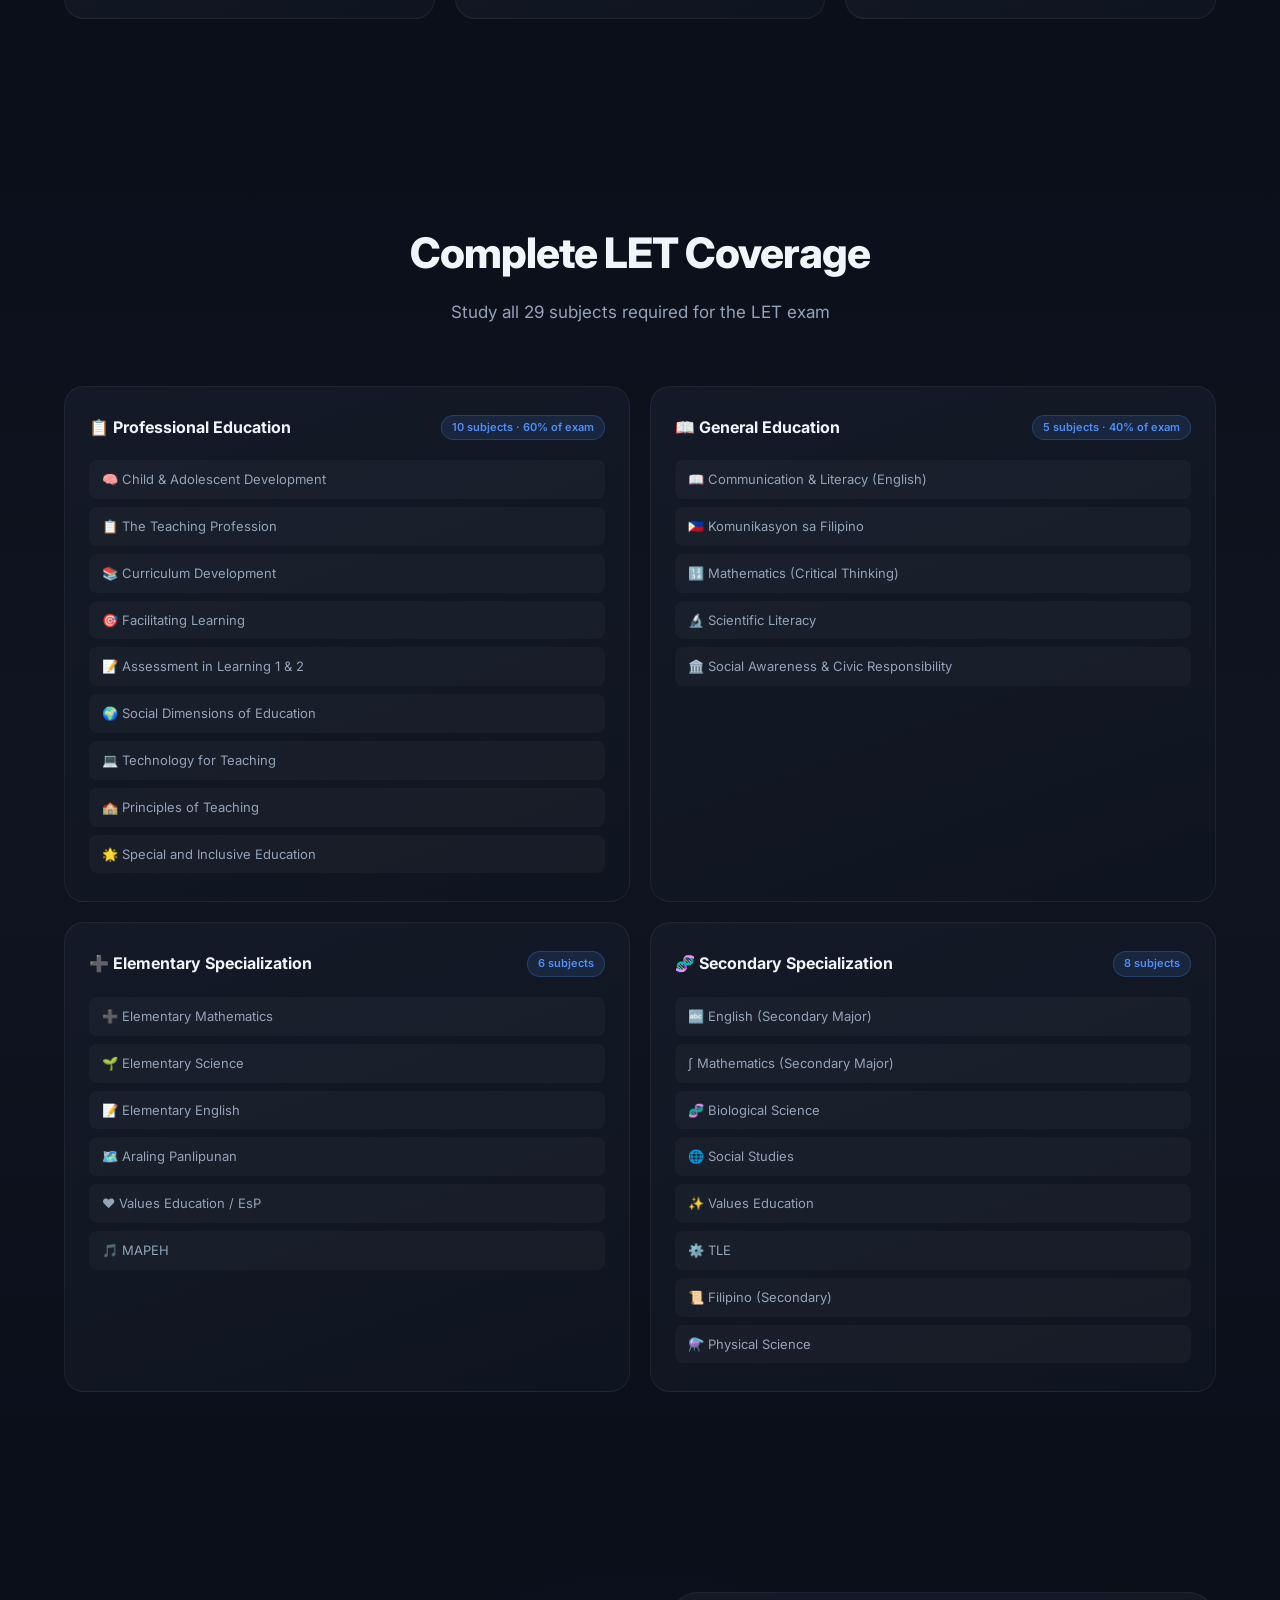
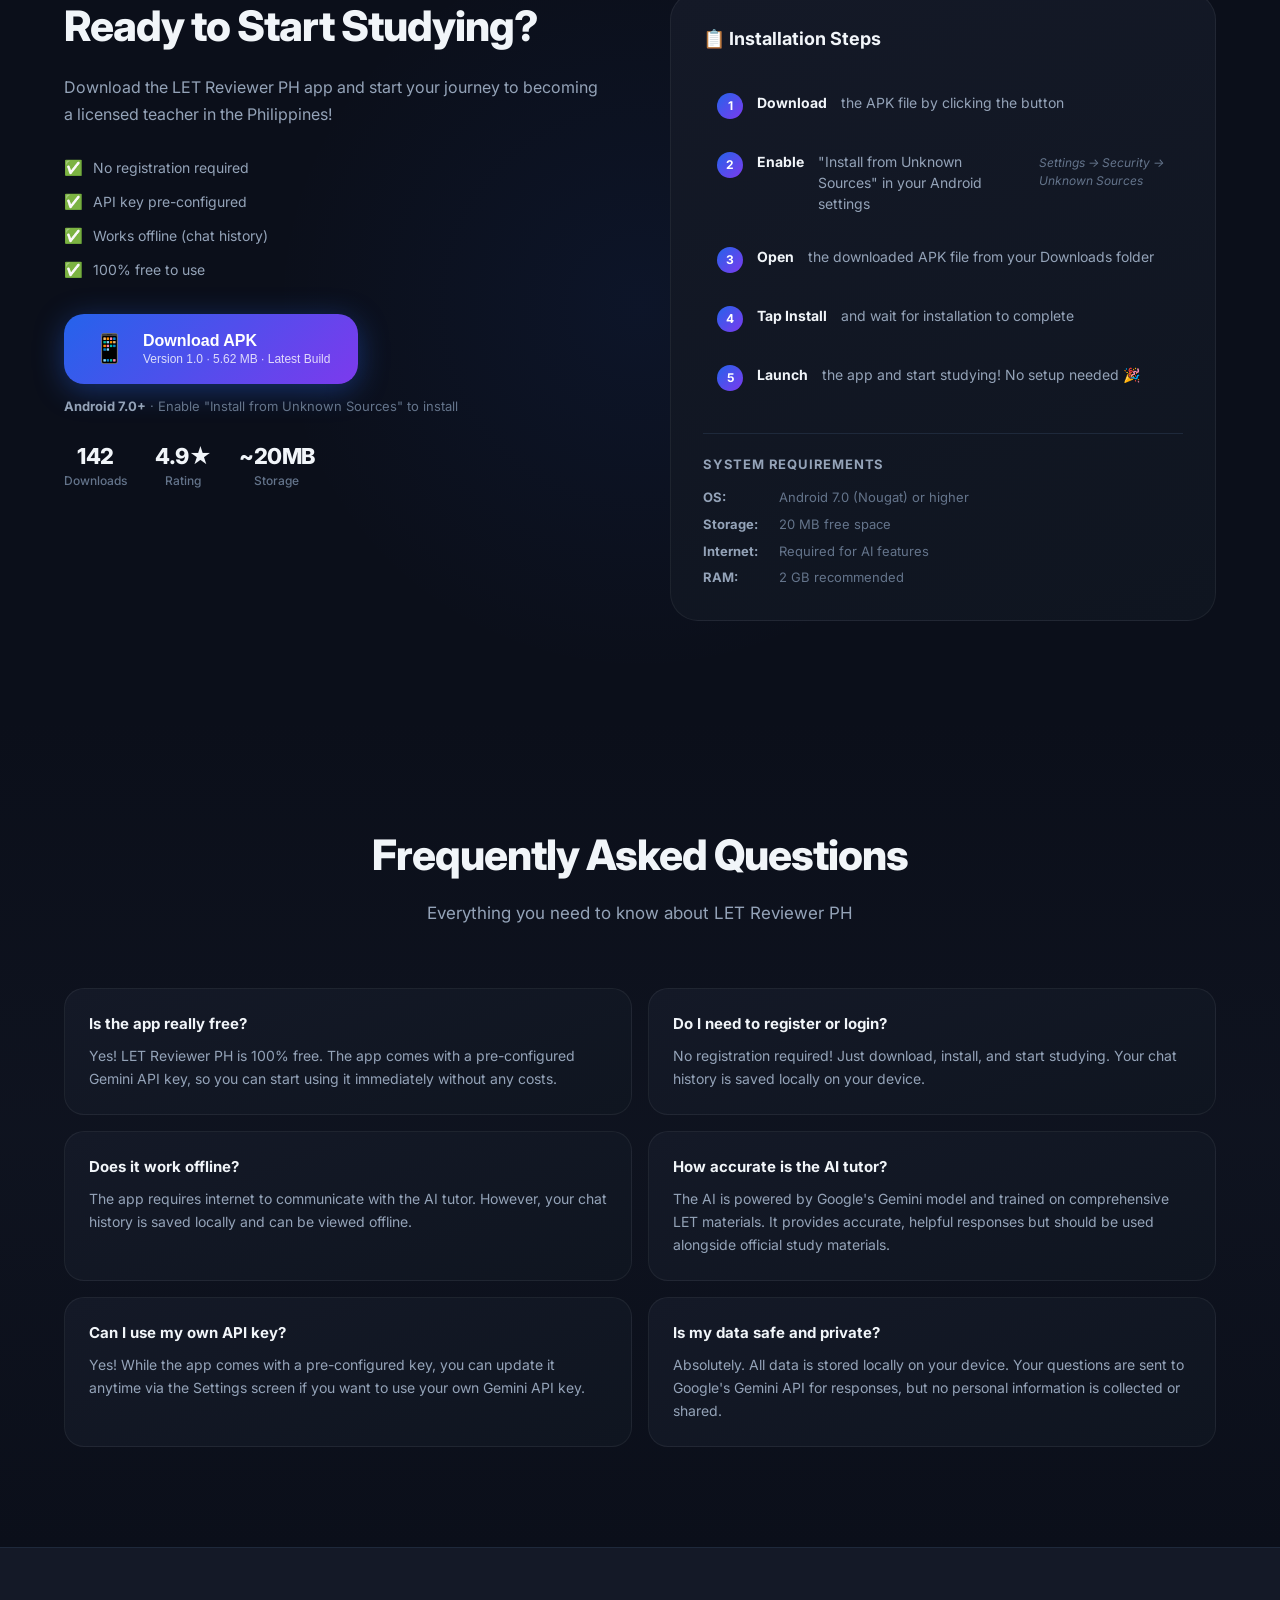
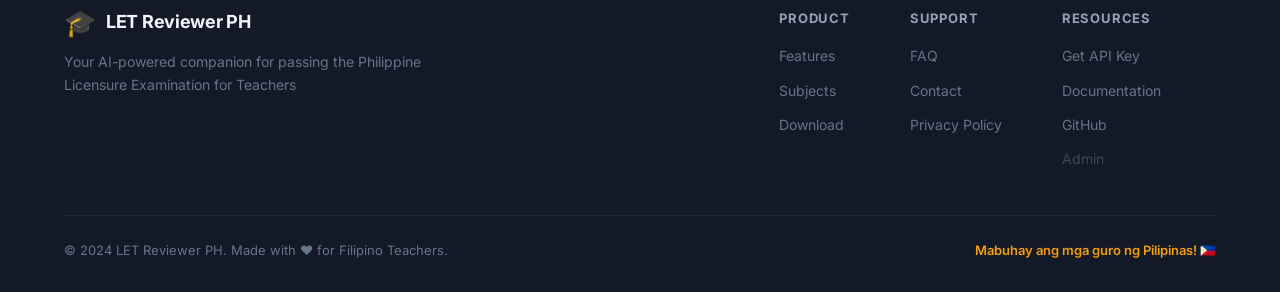
==== commit 1a084cb8: "changes" ====
--- a/dev-keygen.html
+++ b/dev-keygen.html
@@ -341,81 +341,58 @@
 
             try {
                 const code = await window.CodeManager.generateCode();
-
                 document.getElementById('generatedCode').textContent = code;
                 document.getElementById('codeDisplay').style.display = 'block';
-
                 try {
                     await navigator.clipboard.writeText(code);
                     showNotification('✅ Code generated & copied: ' + code);
                 } catch (_) {
                     showNotification('✅ Code generated: ' + code);
                 }
-
                 await refreshUI();
             } catch (e) {
-                showNotification('❌ Error generating code: ' + e.message, true);
-            } finally {
-                btn.disabled = false;
-                btn.textContent = '🎲 Generate New Code';
+                showNotification('❌ Error: ' + e.message, true);
             }
+
+            btn.disabled = false;
+            btn.textContent = '🎲 Generate New Code';
         }
 
         async function refreshUI() {
             const codes = await window.CodeManager.getAllCodes();
             const stats = await window.CodeManager.getStats();
 
-            // ── Stats bar ──
-            const statsBar = document.getElementById('statsBar');
-            statsBar.style.display = 'flex';
+            document.getElementById('statsBar').style.display = 'flex';
             document.getElementById('statTotal').textContent  = 'Total: '  + stats.total;
             document.getElementById('statActive').textContent = 'Active: ' + stats.active;
             document.getElementById('statUsed').textContent   = 'Used: '   + stats.used;
-
-            // ── Config banner ──
-            const banner = document.getElementById('configBanner');
-            if (window.CodeManager.isConfigured()) {
-                banner.style.display = 'none';
-            }
-
-            // ── App codes panel (active only, dark-themed) ──
+            document.getElementById('configBanner').style.display = 'none';
+
+            // Active codes panel
             const appContainer = document.getElementById('appCodeListContainer');
             const activeCodes  = codes.filter(c => !c.used);
-            if (activeCodes.length === 0) {
-                appContainer.innerHTML =
-                    '<div style="text-align:center;color:#999;padding:1rem;font-size:0.9rem;">' +
-                    'No active codes — generate one above.</div>';
-            } else {
-                appContainer.innerHTML = activeCodes.map(item => `
+            appContainer.innerHTML = activeCodes.length === 0
+                ? '<div style="text-align:center;color:#999;padding:1rem;font-size:0.9rem;">No active codes — generate one above.</div>'
+                : activeCodes.map(item => `
                     <div class="app-code-entry" onclick="copyCode('${item.code}')" title="Click to copy">
                         <span>${item.code}</span>
                         <span class="copy-hint">tap to copy</span>
-                    </div>
-                `).join('');
-            }
-
-            // ── Full history list ──
+                    </div>`).join('');
+
+            // Full history
             const container = document.getElementById('codeListContainer');
             if (codes.length === 0) {
-                container.innerHTML =
-                    '<div style="text-align:center;color:#999;padding:1rem;">No codes generated yet</div>';
+                container.innerHTML = '<div style="text-align:center;color:#999;padding:1rem;">No codes generated yet</div>';
             } else {
-                // Newest first
                 const sorted = [...codes].sort((a, b) => b.generated - a.generated);
                 container.innerHTML = sorted.map(item => `
                     <div class="code-item ${item.used ? 'used' : ''}">
                         <span>${item.code}</span>
                         <span style="display:flex;align-items:center;gap:6px;">
-                            ${item.used
-                                ? '<span style="font-size:0.7rem;color:#999;font-family:sans-serif;letter-spacing:0;">' +
-                                  new Date(item.usedAt).toLocaleDateString() + '</span>'
-                                : ''}
-                            <span class="status-badge ${item.used ? 'status-used' : 'status-active'}">
-                                ${item.used ? 'USED' : 'ACTIVE'}
-                            </span>
+                            ${item.used ? `<span style="font-size:0.7rem;color:#999;font-family:sans-serif;letter-spacing:0;">${new Date(item.usedAt).toLocaleDateString()}</span>` : ''}
+                            <span class="status-badge ${item.used ? 'status-used' : 'status-active'}">${item.used ? 'USED' : 'ACTIVE'}</span>
                         </span>
-                    </div>
-                `).join('');
+                    </div>`).join('');
             }
         }
 
@@ -431,26 +408,17 @@
         async function exportCodes() {
             const codes  = await window.CodeManager.getAllCodes();
             const active = codes.filter(c => !c.used);
-
-            if (active.length === 0) {
-                showNotification('No active codes to export.', true);
-                return;
-            }
-
+            if (active.length === 0) { showNotification('No active codes to export.', true); return; }
             const lines = [
-                'LET Reviewer PH — Active App Access Codes',
+                'LET Reviewer PH — Active Access Codes',
                 'Generated: ' + new Date().toLocaleString(),
                 '─'.repeat(40),
                 ...active.map(c => c.code),
-                '',
-                'Enter any of the above codes on the Android app\'s landing screen.'
+                '', "Enter any code on the website's download screen."
             ];
-
             const blob = new Blob([lines.join('\n')], { type: 'text/plain' });
             const url  = URL.createObjectURL(blob);
-            const a    = document.createElement('a');
-            a.href     = url;
-            a.download = 'app-access-codes.txt';
+            const a    = Object.assign(document.createElement('a'), { href: url, download: 'access-codes.txt' });
             a.click();
             URL.revokeObjectURL(url);
             showNotification('📤 Codes exported!');
@@ -482,7 +450,6 @@
         document.head.appendChild(style);
 
         // Load existing codes on page load
-        refreshUI();
-    </script>
+        refreshUI().catch(e => console.error('Load error:', e));</script>
 </body>
 </html>
